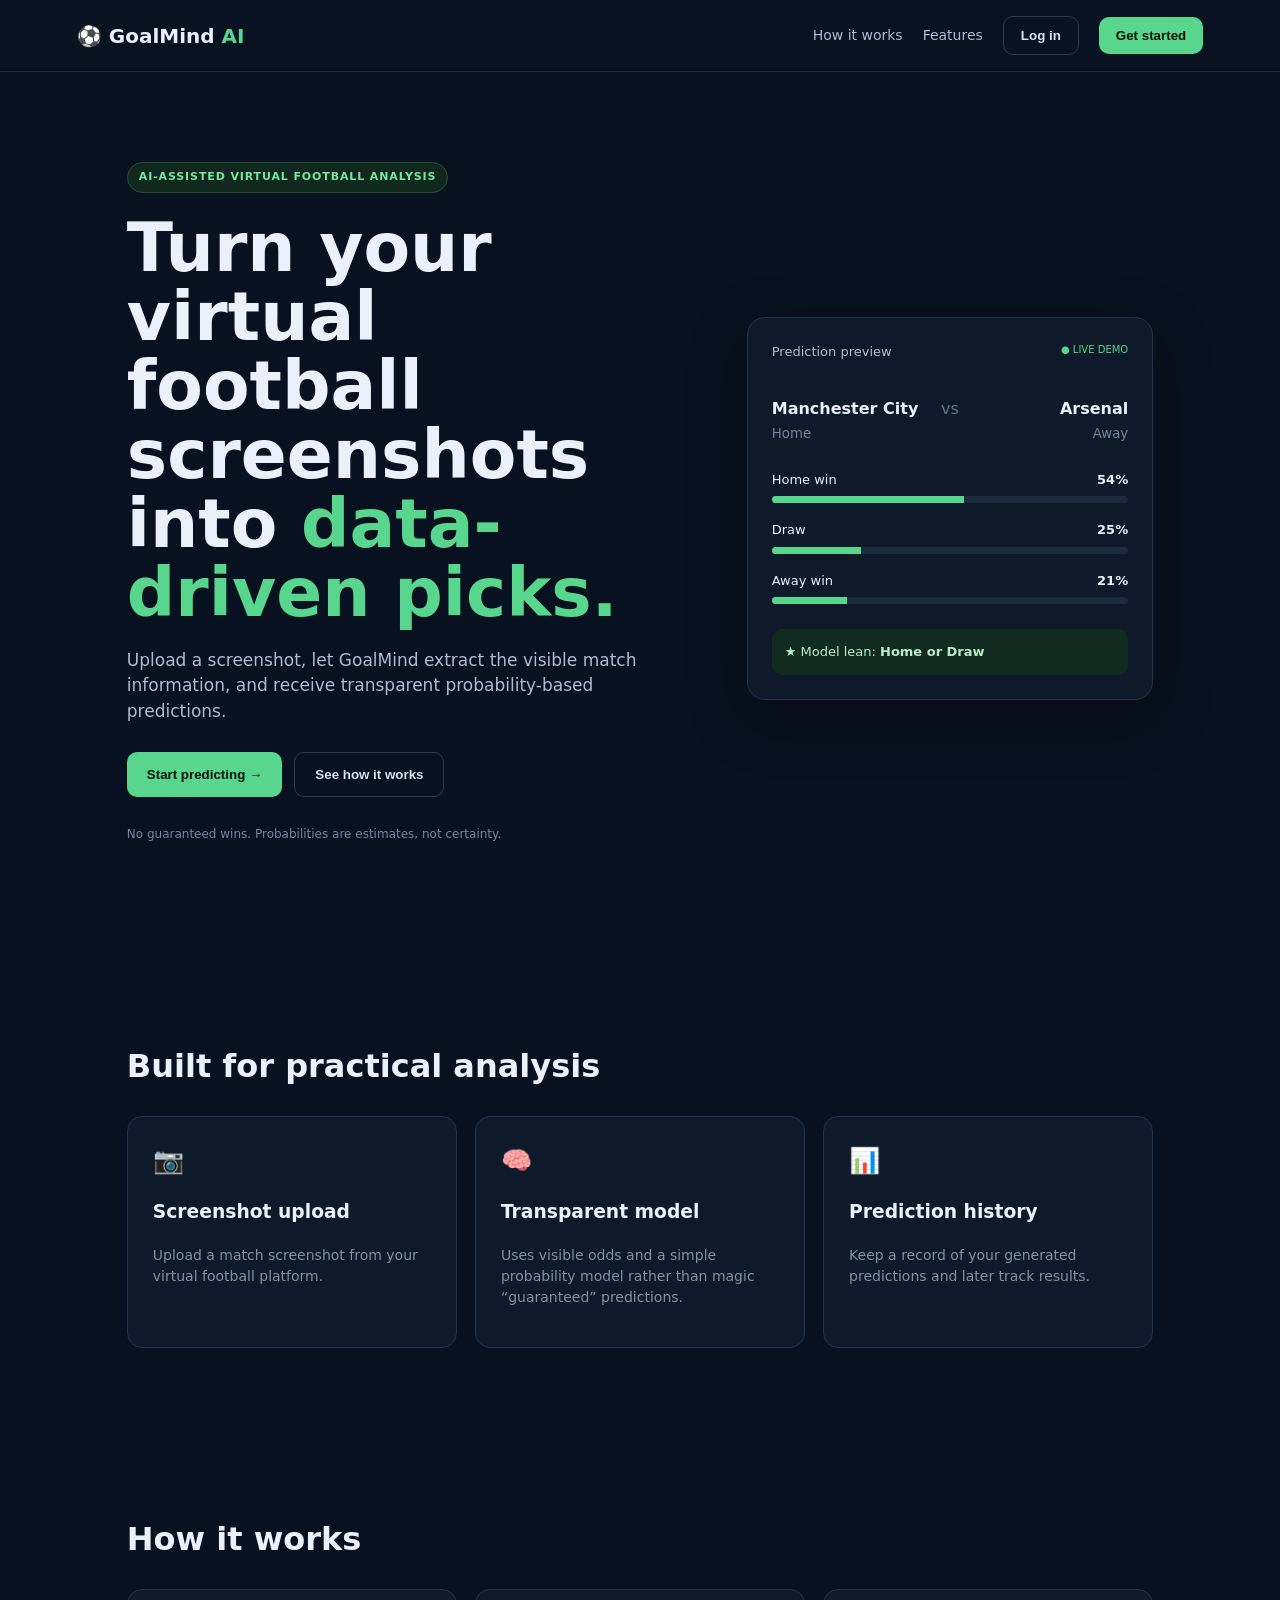
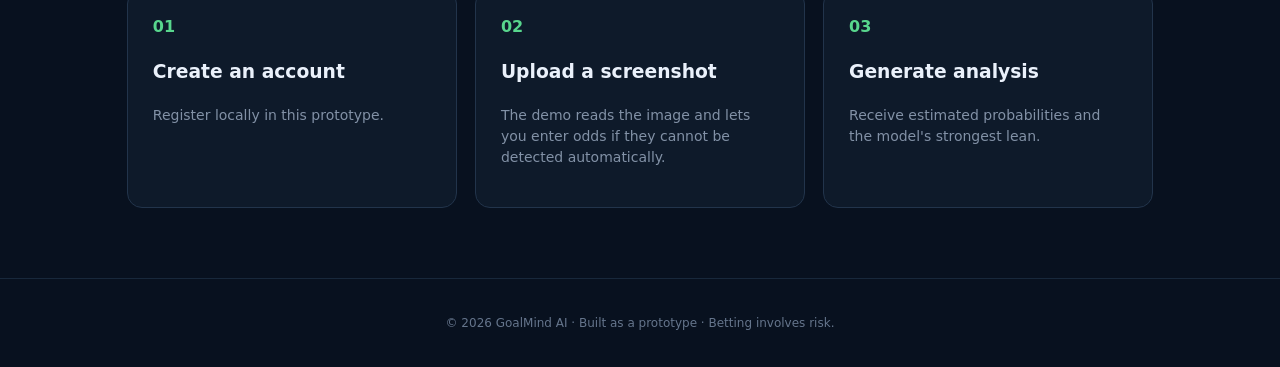
==== index.html @ c1bd1849 "Add files via upload" ====
<!doctype html>
<html lang="en">
<head>
<meta charset="utf-8">
<meta name="viewport" content="width=device-width,initial-scale=1">
<title>GoalMind AI — Virtual Football Predictions</title>
<link rel="stylesheet" href="style.css">
</head>
<body>
<header class="nav">
  <div class="brand">⚽ <span>GoalMind <b>AI</b></span></div>
  <nav><a href="#how">How it works</a><a href="#features">Features</a><button class="btn ghost" onclick="openAuth('login')">Log in</button><button class="btn" onclick="openAuth('register')">Get started</button></nav>
</header>

<main>
<section class="hero">
  <div class="hero-copy">
    <div class="pill">AI-ASSISTED VIRTUAL FOOTBALL ANALYSIS</div>
    <h1>Turn your virtual football screenshots into <span>data-driven picks.</span></h1>
    <p>Upload a screenshot, let GoalMind extract the visible match information, and receive transparent probability-based predictions.</p>
    <div class="actions"><button class="btn big" onclick="openAuth('register')">Start predicting →</button><button class="btn ghost big" onclick="document.querySelector('#how').scrollIntoView({behavior:'smooth'})">See how it works</button></div>
    <p class="note">No guaranteed wins. Probabilities are estimates, not certainty.</p>
  </div>
  <div class="hero-card">
    <div class="card-head"><span>Prediction preview</span><span class="live">● LIVE DEMO</span></div>
    <div class="match"><div><strong>Manchester City</strong><small>Home</small></div><div class="score">vs</div><div class="right"><strong>Arsenal</strong><small>Away</small></div></div>
    <div class="prob"><div><span>Home win</span><b>54%</b></div><div class="bar"><i style="width:54%"></i></div></div>
    <div class="prob"><div><span>Draw</span><b>25%</b></div><div class="bar"><i style="width:25%"></i></div></div>
    <div class="prob"><div><span>Away win</span><b>21%</b></div><div class="bar"><i style="width:21%"></i></div></div>
    <div class="pick">★ Model lean: <b>Home or Draw</b></div>
  </div>
</section>

<section id="features" class="section">
<h2>Built for practical analysis</h2>
<div class="grid3"><article><span>📷</span><h3>Screenshot upload</h3><p>Upload a match screenshot from your virtual football platform.</p></article><article><span>🧠</span><h3>Transparent model</h3><p>Uses visible odds and a simple probability model rather than magic “guaranteed” predictions.</p></article><article><span>📊</span><h3>Prediction history</h3><p>Keep a record of your generated predictions and later track results.</p></article></div>
</section>

<section id="how" class="section how"><h2>How it works</h2><div class="steps"><div><b>01</b><h3>Create an account</h3><p>Register locally in this prototype.</p></div><div><b>02</b><h3>Upload a screenshot</h3><p>The demo reads the image and lets you enter odds if they cannot be detected automatically.</p></div><div><b>03</b><h3>Generate analysis</h3><p>Receive estimated probabilities and the model's strongest lean.</p></div></div></section>
</main>

<footer>© 2026 GoalMind AI · Built as a prototype · Betting involves risk.</footer>

<div id="auth" class="modal hidden"><div class="modalbox"><button class="close" onclick="closeAuth()">×</button><h2 id="authTitle">Create account</h2><p id="authSub">Start using the prediction dashboard.</p><form onsubmit="submitAuth(event)"><input id="name" placeholder="Full name"><input id="email" type="email" placeholder="Email" required><input id="password" type="password" placeholder="Password (demo only)" required><button class="btn wide" type="submit">Continue</button></form><p class="switch" id="switchText">Already have an account? <a onclick="openAuth('login')">Log in</a></p></div></div>
<script src="app.js"></script>
</body></html>
---- style.css ----
*{box-sizing:border-box}body{margin:0;font-family:Inter,ui-sans-serif,system-ui,-apple-system,sans-serif;background:#08111f;color:#eaf1fb;line-height:1.5}.nav{height:72px;display:flex;align-items:center;justify-content:space-between;padding:0 6%;border-bottom:1px solid #1b2a3d;background:#091321cc;backdrop-filter:blur(12px);position:sticky;top:0;z-index:5}.brand{font-size:20px;font-weight:800}.brand b{color:#58d68d}.nav nav{display:flex;align-items:center;gap:20px}.nav a{color:#aebbd0;text-decoration:none;font-size:14px}.btn{border:0;border-radius:10px;padding:11px 17px;background:#58d68d;color:#06130c;font-weight:800;cursor:pointer}.btn:hover{filter:brightness(1.06)}.ghost{background:transparent;color:#d8e2f0;border:1px solid #2a3b52}.big{padding:14px 20px}.hero{max-width:1180px;margin:auto;padding:90px 6%;display:grid;grid-template-columns:1.15fr .85fr;gap:70px;align-items:center}.pill{display:inline-block;color:#75e7a3;background:#10281d;border:1px solid #234f35;border-radius:999px;padding:6px 11px;font-size:11px;font-weight:800;letter-spacing:.08em}.hero h1{font-size:clamp(40px,5.3vw,70px);line-height:1.02;margin:20px 0}.hero h1 span{color:#58d68d}.hero p{color:#aebbd0;max-width:650px;font-size:17px}.actions{display:flex;gap:12px;margin:28px 0}.note,.muted{font-size:12px!important;color:#77869b!important}.hero-card,.panel{background:#0e1a2a;border:1px solid #22344b;border-radius:18px;box-shadow:0 18px 60px #0005}.hero-card{padding:24px}.card-head{display:flex;justify-content:space-between;font-size:13px;color:#aebbd0}.live{color:#58d68d;font-size:10px}.match{display:grid;grid-template-columns:1fr auto 1fr;gap:15px;margin:35px 0 25px}.match strong{display:block}.match small{color:#73839a}.right{text-align:right}.score{color:#62748c}.prob{margin:17px 0}.prob>div:first-child{display:flex;justify-content:space-between;font-size:13px}.bar{height:7px;background:#1b2a3c;border-radius:99px;overflow:hidden;margin-top:7px}.bar i{display:block;height:100%;background:#58d68d}.pick{margin-top:25px;padding:13px;border-radius:10px;background:#112b20;color:#bdebcf;font-size:13px}.section{max-width:1180px;margin:auto;padding:70px 6%}.section h2{font-size:32px}.grid3{display:grid;grid-template-columns:repeat(3,1fr);gap:18px}.grid3 article,.steps>div{padding:25px;background:#0e1a2a;border:1px solid #22344b;border-radius:15px}.grid3 span{font-size:25px}.grid3 p,.steps p{color:#8291a6;font-size:14px}.steps{display:grid;grid-template-columns:repeat(3,1fr);gap:18px}.steps b{color:#58d68d}footer{text-align:center;color:#65758c;padding:35px;border-top:1px solid #18283b;font-size:12px}.modal{position:fixed;inset:0;background:#0009;display:grid;place-items:center;z-index:20}.hidden{display:none!important}.modalbox{position:relative;background:#0e1a2a;border:1px solid #29405b;padding:30px;border-radius:18px;width:min(420px,92%)}.close{position:absolute;right:15px;top:10px;background:none;border:0;color:#aebbd0;font-size:25px;cursor:pointer}.modalbox input,.fields input{width:100%;background:#091321;border:1px solid #293c54;color:white;border-radius:9px;padding:12px;margin:7px 0}.wide{width:100%;margin-top:10px}.switch{font-size:13px;color:#8d9bb0}.switch a{color:#58d68d;cursor:pointer}.dash{max-width:1180px;margin:auto;padding:55px 6%}.dash-top{display:flex;justify-content:space-between;align-items:end;margin-bottom:25px}.dash-top h1{margin:10px 0 5px}.stat{background:#0e1a2a;border:1px solid #22344b;border-radius:14px;padding:15px 25px;text-align:center}.stat small{display:block;color:#8090a5}.stat strong{font-size:30px}.dashgrid{display:grid;grid-template-columns:1fr 1fr;gap:20px}.panel{padding:25px}.drop{min-height:180px;border:1px dashed #3a506a;border-radius:13px;display:flex;flex-direction:column;align-items:center;justify-content:center;gap:7px;color:#9aabc0;cursor:pointer;margin:15px 0}.drop input{display:none}.drop span{font-size:35px}.preview{width:100%;max-height:240px;object-fit:contain;border-radius:10px;background:#07101c;margin-bottom:12px}.fields{display:grid;grid-template-columns:repeat(3,1fr);gap:10px;margin:12px 0}.fields label{font-size:11px;color:#8391a6}.result{min-height:430px}.empty{text-align:center;padding:90px 20px;color:#7d8da3}.empty span{font-size:45px}.prediction{padding:10px 0}.bigpick{font-size:28px;color:#58d68d;margin:5px 0 20px}.history{margin-top:20px}.row{display:grid;grid-template-columns:1fr 100px 100px 90px;gap:10px;padding:13px 0;border-bottom:1px solid #1b2a3d;font-size:13px}.tag{color:#58d68d}@media(max-width:800px){.hero,.dashgrid{grid-template-columns:1fr}.hero{padding-top:55px}.grid3,.steps{grid-template-columns:1fr}.nav{padding:0 4%}.nav nav a{display:none}.dash-top{align-items:start;gap:15px}.fields{grid-template-columns:1fr}.actions{flex-direction:column}.actions .btn{width:100%}}
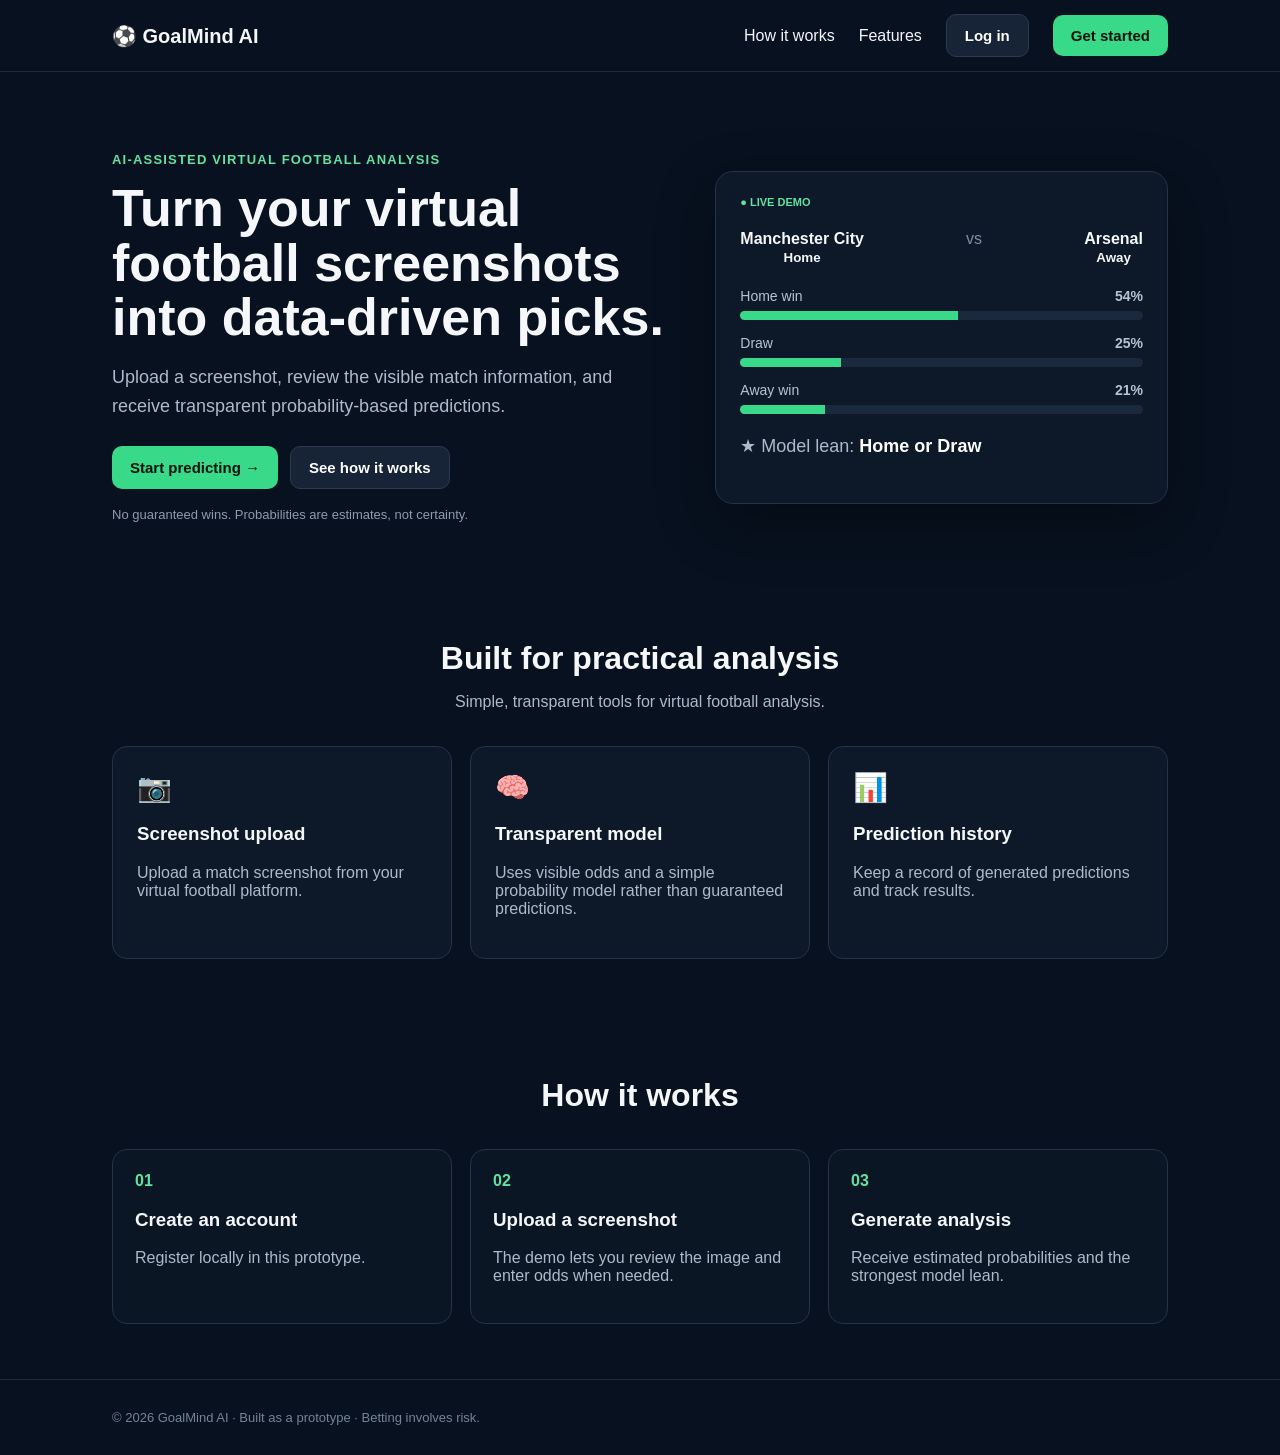
==== commit 462f4015: "Add files via upload" ====
--- a/index.html
+++ b/index.html
@@ -1,46 +1,140 @@
-<!doctype html>
+<!DOCTYPE html>
 <html lang="en">
 <head>
-<meta charset="utf-8">
+<meta charset="UTF-8">
 <meta name="viewport" content="width=device-width,initial-scale=1">
 <title>GoalMind AI — Virtual Football Predictions</title>
-<link rel="stylesheet" href="style.css">
+<style>
+*{box-sizing:border-box}body{margin:0;font-family:Arial,Helvetica,sans-serif;background:#07111f;color:#f5f7fb}
+a{color:inherit;text-decoration:none}.wrap{max-width:1100px;margin:auto;padding:0 22px}
+header{height:72px;display:flex;align-items:center;justify-content:space-between;border-bottom:1px solid #1d2a3c}
+.logo{font-weight:800;font-size:20px}.nav{display:flex;gap:24px;align-items:center}
+button{border:0;border-radius:10px;padding:12px 18px;font-weight:700;cursor:pointer;font-size:15px}
+.btn{background:#39d98a;color:#06130d}.btn2{background:#172337;color:#fff;border:1px solid #2b3a50}
+.hero{padding:80px 0 55px;display:grid;grid-template-columns:1.1fr .9fr;gap:50px;align-items:center}
+.eyebrow{font-size:13px;font-weight:800;color:#62e3a0;letter-spacing:1.2px}.hero h1{font-size:52px;line-height:1.05;margin:14px 0}.hero p{color:#aeb9c9;font-size:18px;line-height:1.6}
+.actions{display:flex;gap:12px;margin-top:26px;flex-wrap:wrap}.notice{font-size:13px;color:#8e9bad;margin-top:18px}
+.card{background:#0d1929;border:1px solid #243349;border-radius:18px;padding:24px;box-shadow:0 20px 60px #0005}
+.live{font-size:11px;color:#62e3a0;font-weight:800}.teams{display:flex;justify-content:space-between;margin:22px 0}.team{text-align:center;font-weight:700}.vs{color:#7e8da2}
+.bar{height:9px;background:#1a293d;border-radius:20px;overflow:hidden;margin:7px 0 15px}.bar span{display:block;height:100%;background:#39d98a}.prob{display:grid;grid-template-columns:1fr auto;gap:4px;color:#b8c2d0;font-size:14px}
+section{padding:55px 0}.section-title{text-align:center;margin-bottom:35px}.section-title h2{font-size:32px;margin:8px 0}.muted{color:#aeb9c9}
+.grid{display:grid;grid-template-columns:repeat(3,1fr);gap:18px}.feature{background:#0d1929;border:1px solid #243349;border-radius:15px;padding:24px}.icon{font-size:28px}
+.steps{display:grid;grid-template-columns:repeat(3,1fr);gap:18px}.step{padding:22px;border:1px solid #243349;border-radius:15px;background:#0b1625}.num{color:#62e3a0;font-weight:800}
+footer{padding:30px 0;color:#758398;border-top:1px solid #1d2a3c;font-size:13px}
+.modal{position:fixed;inset:0;background:#000b;display:none;align-items:center;justify-content:center;padding:20px;z-index:99}.modal.open{display:flex}
+.box{width:min(440px,100%);background:#0d1929;border:1px solid #30415b;border-radius:18px;padding:25px;position:relative}.close{position:absolute;right:12px;top:10px;background:transparent;color:#aeb9c9;font-size:24px;padding:5px}
+label{display:block;margin:13px 0 6px;color:#c8d0dc;font-size:13px}input{width:100%;padding:13px;border-radius:9px;border:1px solid #33445d;background:#07111f;color:#fff;font-size:15px}.form-btn{width:100%;margin-top:18px}.switch{margin-top:16px;text-align:center;color:#9ba8ba;font-size:14px}.switch button{background:none;color:#62e3a0;padding:0}
+@media(max-width:800px){.hero{grid-template-columns:1fr;padding-top:50px}.hero h1{font-size:40px}.grid,.steps{grid-template-columns:1fr}.nav a{display:none}}
+</style>
 </head>
 <body>
-<header class="nav">
-  <div class="brand">⚽ <span>GoalMind <b>AI</b></span></div>
-  <nav><a href="#how">How it works</a><a href="#features">Features</a><button class="btn ghost" onclick="openAuth('login')">Log in</button><button class="btn" onclick="openAuth('register')">Get started</button></nav>
+<header>
+<div class="wrap" style="width:100%;display:flex;align-items:center;justify-content:space-between">
+<div class="logo">⚽ GoalMind AI</div>
+<nav class="nav"><a href="#how">How it works</a><a href="#features">Features</a><button class="btn2" data-auth="login">Log in</button><button class="btn" data-auth="signup">Get started</button></nav>
+</div>
 </header>
 
-<main>
+<main class="wrap">
 <section class="hero">
-  <div class="hero-copy">
-    <div class="pill">AI-ASSISTED VIRTUAL FOOTBALL ANALYSIS</div>
-    <h1>Turn your virtual football screenshots into <span>data-driven picks.</span></h1>
-    <p>Upload a screenshot, let GoalMind extract the visible match information, and receive transparent probability-based predictions.</p>
-    <div class="actions"><button class="btn big" onclick="openAuth('register')">Start predicting →</button><button class="btn ghost big" onclick="document.querySelector('#how').scrollIntoView({behavior:'smooth'})">See how it works</button></div>
-    <p class="note">No guaranteed wins. Probabilities are estimates, not certainty.</p>
-  </div>
-  <div class="hero-card">
-    <div class="card-head"><span>Prediction preview</span><span class="live">● LIVE DEMO</span></div>
-    <div class="match"><div><strong>Manchester City</strong><small>Home</small></div><div class="score">vs</div><div class="right"><strong>Arsenal</strong><small>Away</small></div></div>
-    <div class="prob"><div><span>Home win</span><b>54%</b></div><div class="bar"><i style="width:54%"></i></div></div>
-    <div class="prob"><div><span>Draw</span><b>25%</b></div><div class="bar"><i style="width:25%"></i></div></div>
-    <div class="prob"><div><span>Away win</span><b>21%</b></div><div class="bar"><i style="width:21%"></i></div></div>
-    <div class="pick">★ Model lean: <b>Home or Draw</b></div>
-  </div>
+<div>
+<div class="eyebrow">AI-ASSISTED VIRTUAL FOOTBALL ANALYSIS</div>
+<h1>Turn your virtual football screenshots into data-driven picks.</h1>
+<p>Upload a screenshot, review the visible match information, and receive transparent probability-based predictions.</p>
+<div class="actions"><button class="btn" data-auth="signup">Start predicting →</button><button class="btn2" id="howBtn">See how it works</button></div>
+<div class="notice">No guaranteed wins. Probabilities are estimates, not certainty.</div>
+</div>
+<div class="card">
+<div class="live">● LIVE DEMO</div>
+<div class="teams"><div class="team">Manchester City<br><small>Home</small></div><div class="vs">vs</div><div class="team">Arsenal<br><small>Away</small></div></div>
+<div class="prob">Home win <b>54%</b></div><div class="bar"><span style="width:54%"></span></div>
+<div class="prob">Draw <b>25%</b></div><div class="bar"><span style="width:25%"></span></div>
+<div class="prob">Away win <b>21%</b></div><div class="bar"><span style="width:21%"></span></div>
+<p style="color:#aeb9c9">★ Model lean: <b style="color:#fff">Home or Draw</b></p>
+</div>
 </section>
 
-<section id="features" class="section">
-<h2>Built for practical analysis</h2>
-<div class="grid3"><article><span>📷</span><h3>Screenshot upload</h3><p>Upload a match screenshot from your virtual football platform.</p></article><article><span>🧠</span><h3>Transparent model</h3><p>Uses visible odds and a simple probability model rather than magic “guaranteed” predictions.</p></article><article><span>📊</span><h3>Prediction history</h3><p>Keep a record of your generated predictions and later track results.</p></article></div>
+<section id="features">
+<div class="section-title"><h2>Built for practical analysis</h2><p class="muted">Simple, transparent tools for virtual football analysis.</p></div>
+<div class="grid">
+<div class="feature"><div class="icon">📷</div><h3>Screenshot upload</h3><p class="muted">Upload a match screenshot from your virtual football platform.</p></div>
+<div class="feature"><div class="icon">🧠</div><h3>Transparent model</h3><p class="muted">Uses visible odds and a simple probability model rather than guaranteed predictions.</p></div>
+<div class="feature"><div class="icon">📊</div><h3>Prediction history</h3><p class="muted">Keep a record of generated predictions and track results.</p></div>
+</div>
 </section>
 
-<section id="how" class="section how"><h2>How it works</h2><div class="steps"><div><b>01</b><h3>Create an account</h3><p>Register locally in this prototype.</p></div><div><b>02</b><h3>Upload a screenshot</h3><p>The demo reads the image and lets you enter odds if they cannot be detected automatically.</p></div><div><b>03</b><h3>Generate analysis</h3><p>Receive estimated probabilities and the model's strongest lean.</p></div></div></section>
+<section id="how">
+<div class="section-title"><h2>How it works</h2></div>
+<div class="steps">
+<div class="step"><div class="num">01</div><h3>Create an account</h3><p class="muted">Register locally in this prototype.</p></div>
+<div class="step"><div class="num">02</div><h3>Upload a screenshot</h3><p class="muted">The demo lets you review the image and enter odds when needed.</p></div>
+<div class="step"><div class="num">03</div><h3>Generate analysis</h3><p class="muted">Receive estimated probabilities and the strongest model lean.</p></div>
+</div>
+</section>
 </main>
 
-<footer>© 2026 GoalMind AI · Built as a prototype · Betting involves risk.</footer>
+<footer><div class="wrap">© 2026 GoalMind AI · Built as a prototype · Betting involves risk.</div></footer>
 
-<div id="auth" class="modal hidden"><div class="modalbox"><button class="close" onclick="closeAuth()">×</button><h2 id="authTitle">Create account</h2><p id="authSub">Start using the prediction dashboard.</p><form onsubmit="submitAuth(event)"><input id="name" placeholder="Full name"><input id="email" type="email" placeholder="Email" required><input id="password" type="password" placeholder="Password (demo only)" required><button class="btn wide" type="submit">Continue</button></form><p class="switch" id="switchText">Already have an account? <a onclick="openAuth('login')">Log in</a></p></div></div>
-<script src="app.js"></script>
-</body></html>+<div class="modal" id="authModal">
+<div class="box">
+<button class="close" id="closeAuth">×</button>
+<h2 id="authHeading">Create account</h2>
+<p class="muted">Start using the prediction dashboard.</p>
+<form id="authForm">
+<div id="nameField"><label>Full name</label><input id="fullName" autocomplete="name"></div>
+<label>Email</label><input id="email" type="email" autocomplete="email" required>
+<label>Password</label><input id="password" type="password" autocomplete="current-password" required>
+<button class="btn form-btn" type="submit" id="submitAuth">Continue</button>
+</form>
+<div class="switch"><span id="switchText">Already have an account?</span> <button type="button" id="switchAuth">Log in</button></div>
+</div>
+</div>
+
+<script>
+(function(){
+let mode="signup";
+const modal=document.getElementById("authModal");
+const heading=document.getElementById("authHeading");
+const nameField=document.getElementById("nameField");
+const form=document.getElementById("authForm");
+const switchBtn=document.getElementById("switchAuth");
+const switchText=document.getElementById("switchText");
+const fullName=document.getElementById("fullName");
+const email=document.getElementById("email");
+const password=document.getElementById("password");
+
+function openAuth(nextMode){
+ mode=nextMode==="login"?"login":"signup";
+ heading.textContent=mode==="login"?"Log in":"Create account";
+ nameField.style.display=mode==="login"?"none":"block";
+ switchText.textContent=mode==="login"?"Don't have an account?":"Already have an account?";
+ switchBtn.textContent=mode==="login"?"Create account":"Log in";
+ modal.classList.add("open");
+ document.body.style.overflow="hidden";
+ setTimeout(()=>{(mode==="login"?email:fullName).focus()},50);
+}
+function closeAuth(){
+ modal.classList.remove("open");
+ document.body.style.overflow="";
+}
+document.querySelectorAll("[data-auth]").forEach(b=>b.addEventListener("click",()=>openAuth(b.dataset.auth)));
+document.getElementById("closeAuth").addEventListener("click",closeAuth);
+modal.addEventListener("click",e=>{if(e.target===modal)closeAuth()});
+document.addEventListener("keydown",e=>{if(e.key==="Escape")closeAuth()});
+switchBtn.addEventListener("click",()=>openAuth(mode==="login"?"signup":"login"));
+document.getElementById("howBtn").addEventListener("click",()=>document.getElementById("how").scrollIntoView({behavior:"smooth"}));
+
+form.addEventListener("submit",function(e){
+ e.preventDefault();
+ const user={name:fullName.value.trim()||"GoalMind User",email:email.value.trim(),password:password.value};
+ if(!user.email||!user.password){alert("Please enter your email and password.");return;}
+ if(mode==="signup"&&!user.name){alert("Please enter your full name.");return;}
+ localStorage.setItem("goalmind_user",JSON.stringify(user));
+ closeAuth();
+ alert(mode==="signup"?"Account created successfully.":"Login successful.");
+ window.location.href="dashboard.html";
+});
+})();
+</script>
+</body>
+</html>
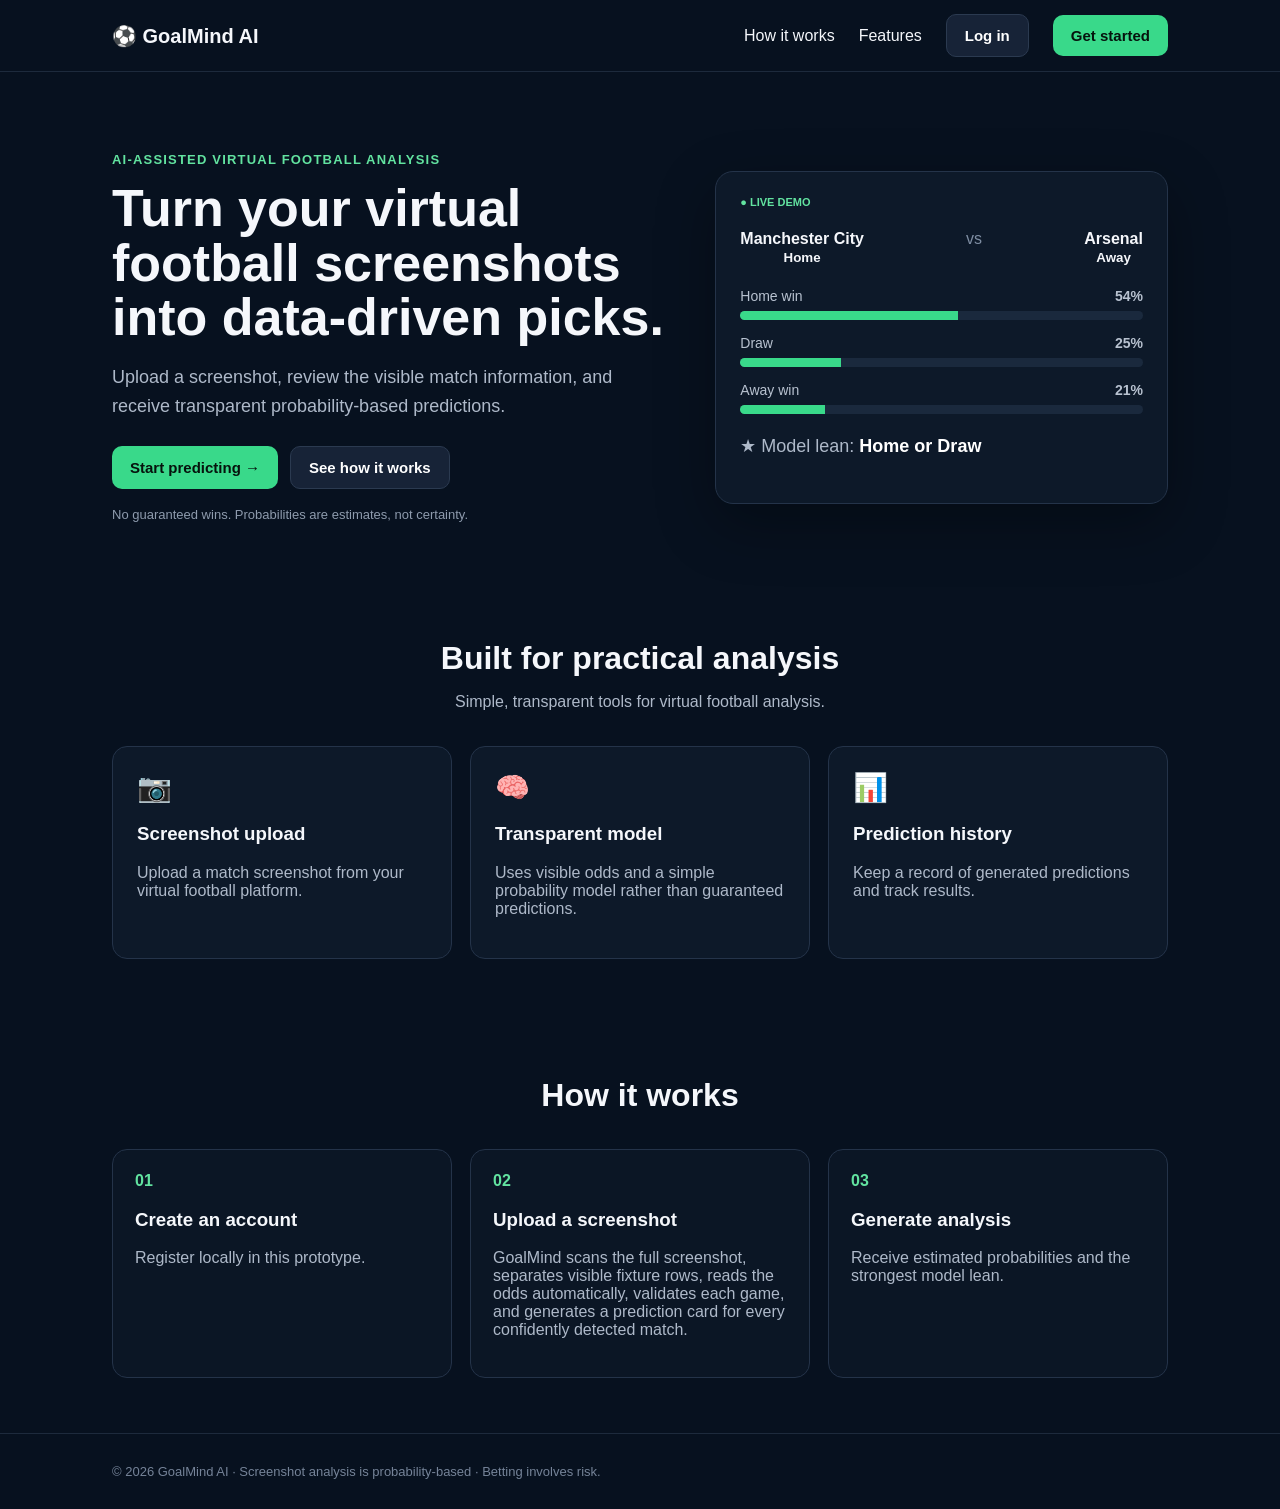
==== commit 6a0babf8: "Update index.html" ====
--- a/index.html
+++ b/index.html
@@ -67,13 +67,13 @@
 <div class="section-title"><h2>How it works</h2></div>
 <div class="steps">
 <div class="step"><div class="num">01</div><h3>Create an account</h3><p class="muted">Register locally in this prototype.</p></div>
-<div class="step"><div class="num">02</div><h3>Upload a screenshot</h3><p class="muted">The demo lets you review the image and enter odds when needed.</p></div>
+<div class="step"><div class="num">02</div><h3>Upload a screenshot</h3><p class="muted">GoalMind scans the full screenshot, separates visible fixture rows, reads the odds automatically, validates each game, and generates a prediction card for every confidently detected match.</p></div>
 <div class="step"><div class="num">03</div><h3>Generate analysis</h3><p class="muted">Receive estimated probabilities and the strongest model lean.</p></div>
 </div>
 </section>
 </main>
 
-<footer><div class="wrap">© 2026 GoalMind AI · Built as a prototype · Betting involves risk.</div></footer>
+<footer><div class="wrap">© 2026 GoalMind AI · Screenshot analysis is probability-based · Betting involves risk.</div></footer>
 
 <div class="modal" id="authModal">
 <div class="box">
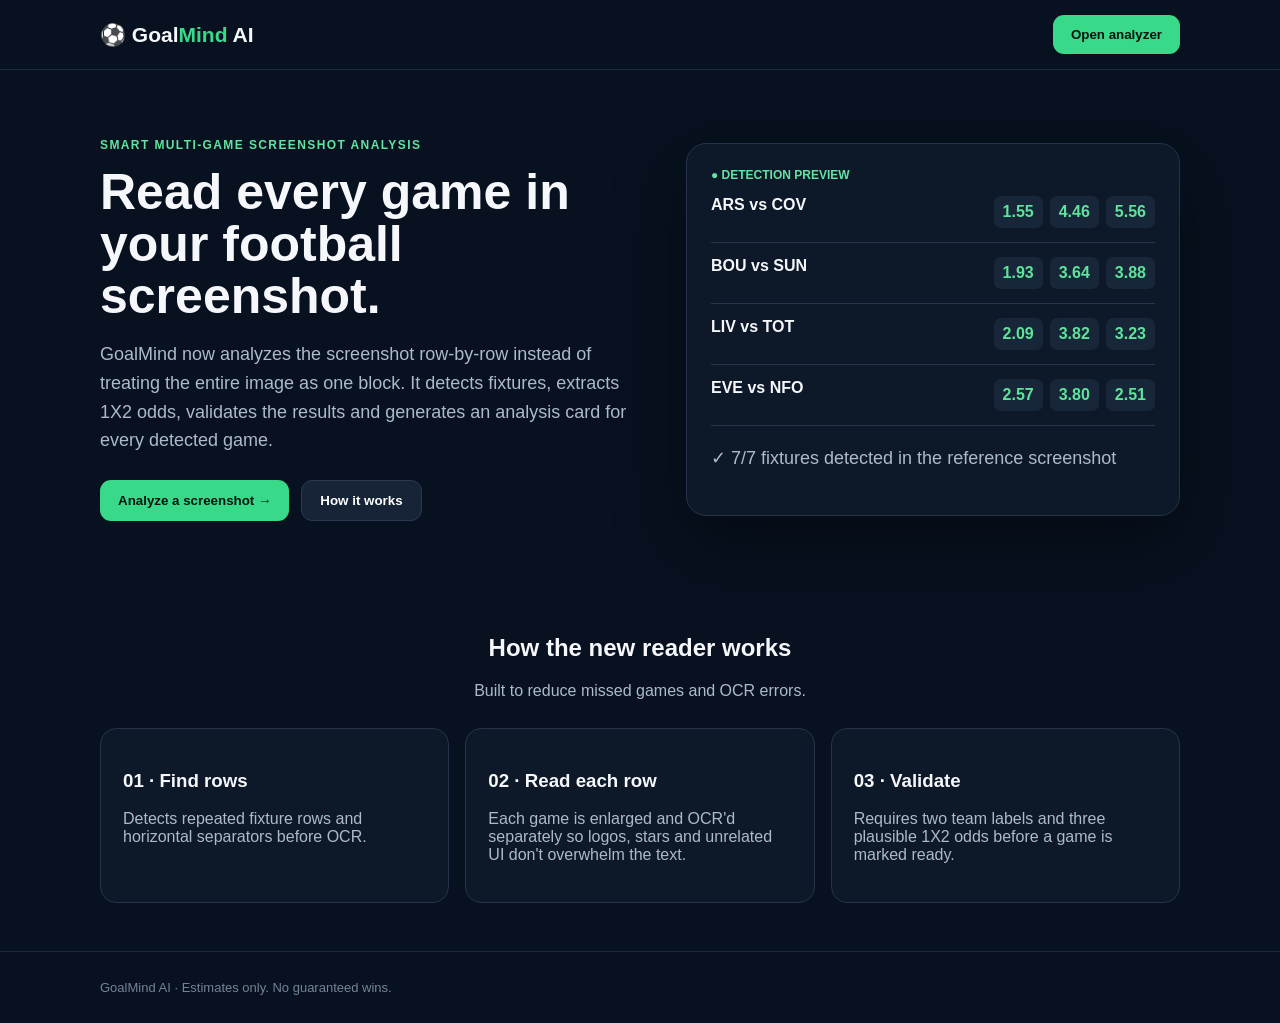
==== commit 1dae733a: "Update index.html" ====
--- a/index.html
+++ b/index.html
@@ -1,140 +1,47 @@
-<!DOCTYPE html>
+<!doctype html>
 <html lang="en">
 <head>
-<meta charset="UTF-8">
+<meta charset="utf-8">
 <meta name="viewport" content="width=device-width,initial-scale=1">
-<title>GoalMind AI — Virtual Football Predictions</title>
+<title>GoalMind AI — Smart Screenshot Analyzer</title>
 <style>
-*{box-sizing:border-box}body{margin:0;font-family:Arial,Helvetica,sans-serif;background:#07111f;color:#f5f7fb}
-a{color:inherit;text-decoration:none}.wrap{max-width:1100px;margin:auto;padding:0 22px}
-header{height:72px;display:flex;align-items:center;justify-content:space-between;border-bottom:1px solid #1d2a3c}
-.logo{font-weight:800;font-size:20px}.nav{display:flex;gap:24px;align-items:center}
-button{border:0;border-radius:10px;padding:12px 18px;font-weight:700;cursor:pointer;font-size:15px}
-.btn{background:#39d98a;color:#06130d}.btn2{background:#172337;color:#fff;border:1px solid #2b3a50}
-.hero{padding:80px 0 55px;display:grid;grid-template-columns:1.1fr .9fr;gap:50px;align-items:center}
-.eyebrow{font-size:13px;font-weight:800;color:#62e3a0;letter-spacing:1.2px}.hero h1{font-size:52px;line-height:1.05;margin:14px 0}.hero p{color:#aeb9c9;font-size:18px;line-height:1.6}
-.actions{display:flex;gap:12px;margin-top:26px;flex-wrap:wrap}.notice{font-size:13px;color:#8e9bad;margin-top:18px}
-.card{background:#0d1929;border:1px solid #243349;border-radius:18px;padding:24px;box-shadow:0 20px 60px #0005}
-.live{font-size:11px;color:#62e3a0;font-weight:800}.teams{display:flex;justify-content:space-between;margin:22px 0}.team{text-align:center;font-weight:700}.vs{color:#7e8da2}
-.bar{height:9px;background:#1a293d;border-radius:20px;overflow:hidden;margin:7px 0 15px}.bar span{display:block;height:100%;background:#39d98a}.prob{display:grid;grid-template-columns:1fr auto;gap:4px;color:#b8c2d0;font-size:14px}
-section{padding:55px 0}.section-title{text-align:center;margin-bottom:35px}.section-title h2{font-size:32px;margin:8px 0}.muted{color:#aeb9c9}
-.grid{display:grid;grid-template-columns:repeat(3,1fr);gap:18px}.feature{background:#0d1929;border:1px solid #243349;border-radius:15px;padding:24px}.icon{font-size:28px}
-.steps{display:grid;grid-template-columns:repeat(3,1fr);gap:18px}.step{padding:22px;border:1px solid #243349;border-radius:15px;background:#0b1625}.num{color:#62e3a0;font-weight:800}
-footer{padding:30px 0;color:#758398;border-top:1px solid #1d2a3c;font-size:13px}
-.modal{position:fixed;inset:0;background:#000b;display:none;align-items:center;justify-content:center;padding:20px;z-index:99}.modal.open{display:flex}
-.box{width:min(440px,100%);background:#0d1929;border:1px solid #30415b;border-radius:18px;padding:25px;position:relative}.close{position:absolute;right:12px;top:10px;background:transparent;color:#aeb9c9;font-size:24px;padding:5px}
-label{display:block;margin:13px 0 6px;color:#c8d0dc;font-size:13px}input{width:100%;padding:13px;border-radius:9px;border:1px solid #33445d;background:#07111f;color:#fff;font-size:15px}.form-btn{width:100%;margin-top:18px}.switch{margin-top:16px;text-align:center;color:#9ba8ba;font-size:14px}.switch button{background:none;color:#62e3a0;padding:0}
-@media(max-width:800px){.hero{grid-template-columns:1fr;padding-top:50px}.hero h1{font-size:40px}.grid,.steps{grid-template-columns:1fr}.nav a{display:none}}
+*{box-sizing:border-box}body{margin:0;background:#07111f;color:#f5f7fb;font-family:Inter,Arial,sans-serif}
+.wrap{max-width:1120px;margin:auto;padding:0 20px}header{height:70px;border-bottom:1px solid #1d2a3c;display:flex;align-items:center}
+.head{display:flex;justify-content:space-between;align-items:center;width:100%}.logo{font-size:21px;font-weight:900}.logo span{color:#39d98a}
+.btn{border:0;border-radius:11px;padding:12px 18px;background:#39d98a;color:#06130d;font-weight:800;cursor:pointer}
+.hero{padding:68px 0 45px;display:grid;grid-template-columns:1.05fr .95fr;gap:40px;align-items:center}.eyebrow{font-size:12px;letter-spacing:1.4px;color:#62e3a0;font-weight:900}
+h1{font-size:50px;line-height:1.04;margin:14px 0}.hero p{font-size:18px;line-height:1.6;color:#aeb9c9}
+.actions{display:flex;gap:12px;flex-wrap:wrap;margin-top:25px}.secondary{background:#172337;color:#fff;border:1px solid #2b3a50}
+.demo{background:#0d1929;border:1px solid #243349;border-radius:20px;padding:24px;box-shadow:0 25px 70px #0006}
+.demo-row{display:flex;justify-content:space-between;padding:14px 0;border-bottom:1px solid #26364b}.odds{display:flex;gap:7px}.odds b{background:#18263a;padding:7px 9px;border-radius:7px;color:#5fe29a}
+section{padding:48px 0}.section-title{text-align:center}.muted{color:#aeb9c9}.grid{display:grid;grid-template-columns:repeat(3,1fr);gap:16px;margin-top:28px}.feature{background:#0d1929;border:1px solid #243349;border-radius:16px;padding:22px}
+footer{padding:28px 0;border-top:1px solid #1d2a3c;color:#758398;font-size:13px}
+.modal{position:fixed;inset:0;background:#000b;display:none;align-items:center;justify-content:center;padding:20px;z-index:20}.modal.open{display:flex}.box{width:min(460px,100%);background:#0d1929;border:1px solid #30415b;border-radius:18px;padding:24px}.close{float:right;background:none;color:#aeb9c9;border:0;font-size:25px}
+label{display:block;font-size:13px;color:#cbd4df;margin:14px 0 6px}input{width:100%;padding:13px;border-radius:9px;border:1px solid #33445d;background:#07111f;color:#fff}
+.form-btn{width:100%;margin-top:18px}
+@media(max-width:800px){.hero{grid-template-columns:1fr;padding-top:42px}.hero h1{font-size:39px}.grid{grid-template-columns:1fr}.nav-hide{display:none}}
 </style>
 </head>
 <body>
-<header>
-<div class="wrap" style="width:100%;display:flex;align-items:center;justify-content:space-between">
-<div class="logo">⚽ GoalMind AI</div>
-<nav class="nav"><a href="#how">How it works</a><a href="#features">Features</a><button class="btn2" data-auth="login">Log in</button><button class="btn" data-auth="signup">Get started</button></nav>
-</div>
-</header>
-
+<header><div class="wrap head"><div class="logo">⚽ Goal<span>Mind</span> AI</div><button class="btn" onclick="location.href='dashboard.html'">Open analyzer</button></div></header>
 <main class="wrap">
 <section class="hero">
-<div>
-<div class="eyebrow">AI-ASSISTED VIRTUAL FOOTBALL ANALYSIS</div>
-<h1>Turn your virtual football screenshots into data-driven picks.</h1>
-<p>Upload a screenshot, review the visible match information, and receive transparent probability-based predictions.</p>
-<div class="actions"><button class="btn" data-auth="signup">Start predicting →</button><button class="btn2" id="howBtn">See how it works</button></div>
-<div class="notice">No guaranteed wins. Probabilities are estimates, not certainty.</div>
+<div><div class="eyebrow">SMART MULTI-GAME SCREENSHOT ANALYSIS</div>
+<h1>Read every game in your football screenshot.</h1>
+<p>GoalMind now analyzes the screenshot row-by-row instead of treating the entire image as one block. It detects fixtures, extracts 1X2 odds, validates the results and generates an analysis card for every detected game.</p>
+<div class="actions"><button class="btn" onclick="location.href='dashboard.html'">Analyze a screenshot →</button><button class="btn secondary" onclick="document.getElementById('how').scrollIntoView({behavior:'smooth'})">How it works</button></div>
 </div>
-<div class="card">
-<div class="live">● LIVE DEMO</div>
-<div class="teams"><div class="team">Manchester City<br><small>Home</small></div><div class="vs">vs</div><div class="team">Arsenal<br><small>Away</small></div></div>
-<div class="prob">Home win <b>54%</b></div><div class="bar"><span style="width:54%"></span></div>
-<div class="prob">Draw <b>25%</b></div><div class="bar"><span style="width:25%"></span></div>
-<div class="prob">Away win <b>21%</b></div><div class="bar"><span style="width:21%"></span></div>
-<p style="color:#aeb9c9">★ Model lean: <b style="color:#fff">Home or Draw</b></p>
-</div>
+<div class="demo"><div style="color:#62e3a0;font-weight:900;font-size:12px">● DETECTION PREVIEW</div>
+<div class="demo-row"><b>ARS vs COV</b><span class="odds"><b>1.55</b><b>4.46</b><b>5.56</b></span></div>
+<div class="demo-row"><b>BOU vs SUN</b><span class="odds"><b>1.93</b><b>3.64</b><b>3.88</b></span></div>
+<div class="demo-row"><b>LIV vs TOT</b><span class="odds"><b>2.09</b><b>3.82</b><b>3.23</b></span></div>
+<div class="demo-row"><b>EVE vs NFO</b><span class="odds"><b>2.57</b><b>3.80</b><b>2.51</b></span></div>
+<p class="muted">✓ 7/7 fixtures detected in the reference screenshot</p></div>
 </section>
-
-<section id="features">
-<div class="section-title"><h2>Built for practical analysis</h2><p class="muted">Simple, transparent tools for virtual football analysis.</p></div>
-<div class="grid">
-<div class="feature"><div class="icon">📷</div><h3>Screenshot upload</h3><p class="muted">Upload a match screenshot from your virtual football platform.</p></div>
-<div class="feature"><div class="icon">🧠</div><h3>Transparent model</h3><p class="muted">Uses visible odds and a simple probability model rather than guaranteed predictions.</p></div>
-<div class="feature"><div class="icon">📊</div><h3>Prediction history</h3><p class="muted">Keep a record of generated predictions and track results.</p></div>
-</div>
-</section>
-
-<section id="how">
-<div class="section-title"><h2>How it works</h2></div>
-<div class="steps">
-<div class="step"><div class="num">01</div><h3>Create an account</h3><p class="muted">Register locally in this prototype.</p></div>
-<div class="step"><div class="num">02</div><h3>Upload a screenshot</h3><p class="muted">GoalMind scans the full screenshot, separates visible fixture rows, reads the odds automatically, validates each game, and generates a prediction card for every confidently detected match.</p></div>
-<div class="step"><div class="num">03</div><h3>Generate analysis</h3><p class="muted">Receive estimated probabilities and the strongest model lean.</p></div>
-</div>
-</section>
+<section id="how"><div class="section-title"><h2>How the new reader works</h2><p class="muted">Built to reduce missed games and OCR errors.</p></div>
+<div class="grid"><div class="feature"><h3>01 · Find rows</h3><p class="muted">Detects repeated fixture rows and horizontal separators before OCR.</p></div>
+<div class="feature"><h3>02 · Read each row</h3><p class="muted">Each game is enlarged and OCR'd separately so logos, stars and unrelated UI don't overwhelm the text.</p></div>
+<div class="feature"><h3>03 · Validate</h3><p class="muted">Requires two team labels and three plausible 1X2 odds before a game is marked ready.</p></div></div></section>
 </main>
-
-<footer><div class="wrap">© 2026 GoalMind AI · Screenshot analysis is probability-based · Betting involves risk.</div></footer>
-
-<div class="modal" id="authModal">
-<div class="box">
-<button class="close" id="closeAuth">×</button>
-<h2 id="authHeading">Create account</h2>
-<p class="muted">Start using the prediction dashboard.</p>
-<form id="authForm">
-<div id="nameField"><label>Full name</label><input id="fullName" autocomplete="name"></div>
-<label>Email</label><input id="email" type="email" autocomplete="email" required>
-<label>Password</label><input id="password" type="password" autocomplete="current-password" required>
-<button class="btn form-btn" type="submit" id="submitAuth">Continue</button>
-</form>
-<div class="switch"><span id="switchText">Already have an account?</span> <button type="button" id="switchAuth">Log in</button></div>
-</div>
-</div>
-
-<script>
-(function(){
-let mode="signup";
-const modal=document.getElementById("authModal");
-const heading=document.getElementById("authHeading");
-const nameField=document.getElementById("nameField");
-const form=document.getElementById("authForm");
-const switchBtn=document.getElementById("switchAuth");
-const switchText=document.getElementById("switchText");
-const fullName=document.getElementById("fullName");
-const email=document.getElementById("email");
-const password=document.getElementById("password");
-
-function openAuth(nextMode){
- mode=nextMode==="login"?"login":"signup";
- heading.textContent=mode==="login"?"Log in":"Create account";
- nameField.style.display=mode==="login"?"none":"block";
- switchText.textContent=mode==="login"?"Don't have an account?":"Already have an account?";
- switchBtn.textContent=mode==="login"?"Create account":"Log in";
- modal.classList.add("open");
- document.body.style.overflow="hidden";
- setTimeout(()=>{(mode==="login"?email:fullName).focus()},50);
-}
-function closeAuth(){
- modal.classList.remove("open");
- document.body.style.overflow="";
-}
-document.querySelectorAll("[data-auth]").forEach(b=>b.addEventListener("click",()=>openAuth(b.dataset.auth)));
-document.getElementById("closeAuth").addEventListener("click",closeAuth);
-modal.addEventListener("click",e=>{if(e.target===modal)closeAuth()});
-document.addEventListener("keydown",e=>{if(e.key==="Escape")closeAuth()});
-switchBtn.addEventListener("click",()=>openAuth(mode==="login"?"signup":"login"));
-document.getElementById("howBtn").addEventListener("click",()=>document.getElementById("how").scrollIntoView({behavior:"smooth"}));
-
-form.addEventListener("submit",function(e){
- e.preventDefault();
- const user={name:fullName.value.trim()||"GoalMind User",email:email.value.trim(),password:password.value};
- if(!user.email||!user.password){alert("Please enter your email and password.");return;}
- if(mode==="signup"&&!user.name){alert("Please enter your full name.");return;}
- localStorage.setItem("goalmind_user",JSON.stringify(user));
- closeAuth();
- alert(mode==="signup"?"Account created successfully.":"Login successful.");
- window.location.href="dashboard.html";
-});
-})();
-</script>
-</body>
-</html>
+<footer><div class="wrap">GoalMind AI · Estimates only. No guaranteed wins.</div></footer>
+</body></html>
